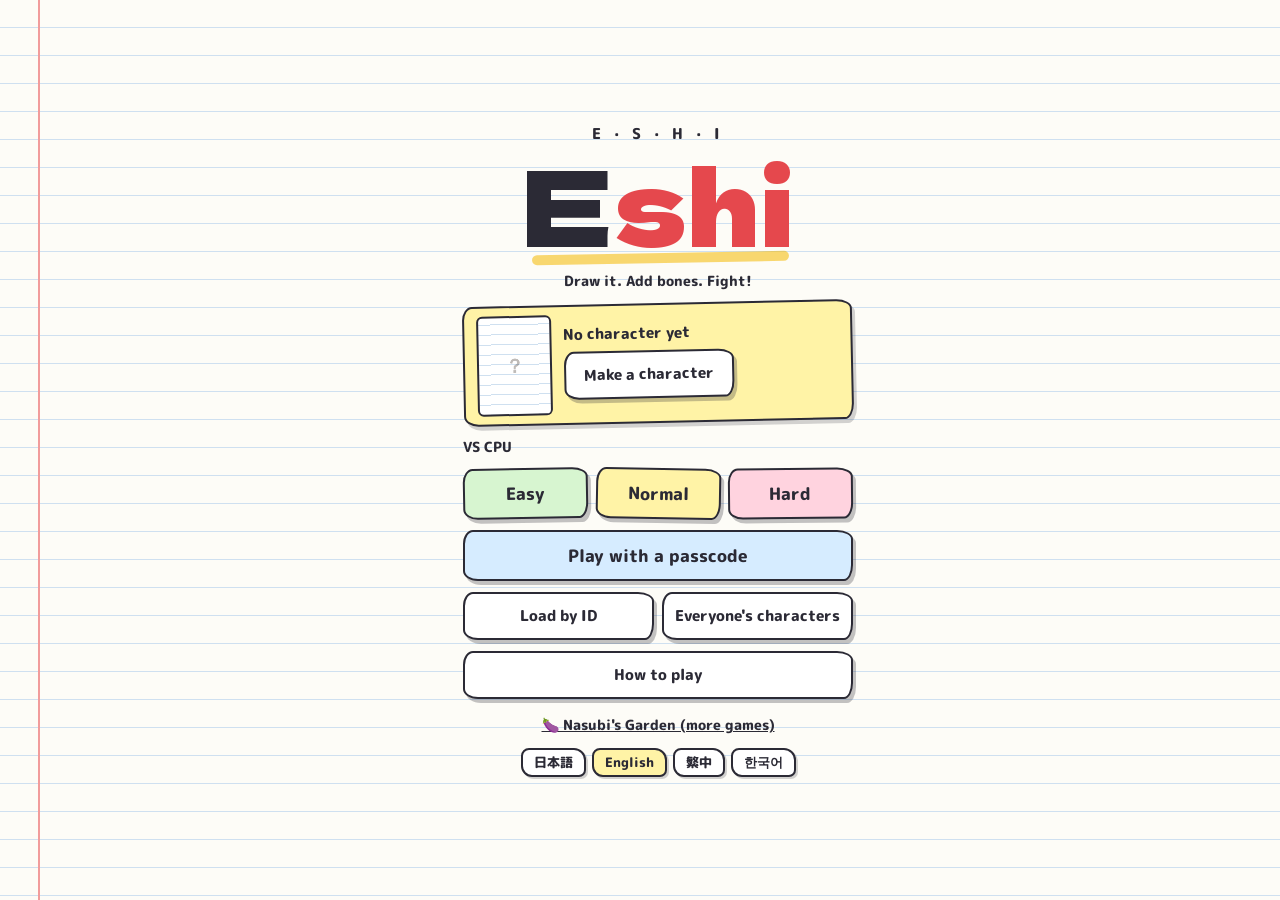
==== adcheck.html @ 5e630480 "広告の確認用ページ（見本・公開はしない） Co-Authored-By: Claude Opus 5.5 <noreply@anthropic.com> Claude-Session: https:/" ====
<!doctype html>
<html lang="ja">
<head>
<!-- Google tag (gtag.js) -->
<script async src="https://www.googletagmanager.com/gtag/js?id=G-5RB6XMN0QR"></script>
<script>
  window.dataLayer = window.dataLayer || [];
  function gtag(){dataLayer.push(arguments);}
  gtag('js', new Date());
  gtag('config', 'G-5RB6XMN0QR');
</script>
<meta charset="utf-8">
<meta name="viewport" content="width=device-width,initial-scale=1,maximum-scale=1,user-scalable=no,viewport-fit=cover">
<meta name="theme-color" content="#fdfcf7">
<meta name="description" content="頭と体・うで・あしを描いて、骨を入れて戦う。描いたキャラで、あいことば対戦。">
<title>絵私（えし）</title>
<link rel="manifest" href="manifest.json">
<link rel="icon" href="icons/icon-192.png">
<link rel="apple-touch-icon" href="icons/icon-192.png">
<meta property="og:title" content="絵私（えし）">
<meta property="og:description" content="頭と体・うで・あしを描いて、骨を入れて戦う。描いたキャラで、あいことば対戦。">
<meta property="og:image" content="https://nasubi-no-oniwa.github.io/eshi/icons/icon-512.png">
<link rel="preconnect" href="https://fonts.googleapis.com">
<link rel="preconnect" href="https://fonts.gstatic.com" crossorigin>
<link href="https://fonts.googleapis.com/css2?family=Dela+Gothic+One&family=M+PLUS+Rounded+1c:wght@500;800;900&display=swap" rel="stylesheet">
<link rel="stylesheet" href="css/style.css">
<!-- nasubi-track: 結果画面とXへの投稿の回数を記録（ゲームの動きには影響しない） -->
<script>(function(){try{var G="eshi",IDS=["ov-result"];
function ev(n){try{if(typeof gtag==='function')gtag('event',n,{game:G});}catch(e){}}
var o=window.open;window.open=function(u){try{if(/intent\/(post|tweet)/.test(String(u)))ev('x_share');}catch(e){}return o.apply(window,arguments);};
if(!IDS.length)return;
function vis(e){if(!e||!e.isConnected||e.closest('[hidden]'))return false;var r=e.getBoundingClientRect();if(r.width<1||r.height<1)return false;for(var n=e;n&&n.nodeType===1;n=n.parentElement){var s=getComputedStyle(n);if(s.display==='none'||s.visibility==='hidden'||parseFloat(s.opacity)<0.05)return false;}return true;}
var was={};setInterval(function(){try{var any=false;for(var i=0;i<IDS.length;i++){if(vis(document.getElementById(IDS[i])))any=true;}if(any&&!was.v)ev('result_view');was.v=any;}catch(e){}},700);
}catch(e){}})();</script>
<meta name="robots" content="noindex">
<!-- nasubi-ad: 結果画面の決めた場所のいちばん下に広告の帯を1つだけ出す（遊んでいる最中は出さない・ボタンに重ねない） -->
<script>(function(){try{var C=[{"a": "#ov-result .card", "v": "#ov-result"}],AD='https://nasubi-no-oniwa.github.io/ad/';
if(/[?&]noad=1/.test(location.search))return;
var ifr=null,boxes=[];
function vis(e){if(!e||!e.isConnected||e.closest('[hidden]'))return false;var r=e.getBoundingClientRect();if(r.width<1||r.height<1)return false;for(var n=e;n&&n.nodeType===1;n=n.parentElement){var s=getComputedStyle(n);if(s.display==='none'||s.visibility==='hidden'||parseFloat(s.opacity)<0.05)return false;}return true;}
function mk(){var b=document.createElement('div');b.className='nsb-ad';b.style.cssText='display:block;width:320px;max-width:100%;height:50px;margin:12px auto 0;overflow:hidden;flex:0 0 auto;';return b;}
function place(){for(var i=0;i<C.length;i++){var a=document.querySelector(C[i].a);if(!a)continue;var b=boxes[i]||(boxes[i]=mk());if(b.parentNode!==a)a.appendChild(b);}}
function tick(){try{place();for(var i=0;i<C.length;i++){var v=document.querySelector(C[i].v),b=boxes[i];if(b&&vis(v)&&vis(b)){if(!ifr){ifr=document.createElement('iframe');ifr.title='ad';ifr.setAttribute('scrolling','no');ifr.width=320;ifr.height=50;ifr.style.cssText='border:0;width:320px;height:50px;display:block;max-width:100%';ifr.src=AD;}if(ifr.parentNode!==b)b.appendChild(ifr);return;}}}catch(_){}}
function go(){place();try{new MutationObserver(place).observe(document.body,{childList:true,subtree:true});}catch(_){}setInterval(tick,700);}
if(document.body)go();else document.addEventListener('DOMContentLoaded',go);
}catch(e){}})();</script>
</head>
<body>
<!-- タイトル -->
<section id="title" class="screen active">
  <div class="title-box">
    <p class="kana" data-i="kana">え　し</p>
    <h1 class="logo" data-ih="logo">絵<span>私</span></h1>
    <p class="tag" data-i="tag">描いて、骨を入れて、たたかえ。</p>
    <div class="my-char"><canvas id="t-preview" width="150" height="200"></canvas><div><p id="t-name" data-i="no_char">まだキャラがいません</p><button class="btn sub" id="btn-edit" data-i="make_char">キャラをつくる</button><p class="t-id" id="t-id"></p><p class="pool" id="t-pool"></p></div></div>
    <div class="menu">
      <p class="menu-label" data-i="vs_cpu">CPUとたいせん</p>
      <div class="lv-row">
        <button class="btn lv" data-level="easy" data-i="easy">よわい</button>
        <button class="btn lv" data-level="normal" data-i="normal">ふつう</button>
        <button class="btn lv" data-level="hard" data-i="hard">つよい</button>
      </div>
      <button class="btn online" id="btn-online" data-i="online">あいことばで対戦</button>
      <div class="two-row"><button class="btn sub" id="btn-find" data-i="find_btn">IDでよぶ</button><button class="btn sub" id="btn-gal" data-i="gal_btn">みんなのキャラ</button></div>
      <button class="btn sub" id="btn-howto" data-i="howto">あそびかた</button>
    </div>
    <a class="home-link" href="https://nasubi-no-oniwa.github.io/" data-i="home_e">🍆 なすびのお庭へ</a>
    <div class="langs" role="group" aria-label="Language"><button type="button" data-lang="ja">日本語</button><button type="button" data-lang="en">English</button><button type="button" data-lang="zh">繁中</button><button type="button" data-lang="ko">한국어</button></div>
  </div>
</section>

<!-- キャラをつくる -->
<section id="editor" class="screen">
  <div class="ed-top">
    <button class="mini" id="ed-back" data-i="back">もどる</button>
    <input id="ed-name" maxlength="8" placeholder="キャラの名前" data-ip="char_name" autocomplete="off">
    <b class="ed-timer" id="ed-timer" hidden>60</b>
    <button class="mini" id="ed-help" aria-label="使いかた" data-ia="help">？</button>
    <button class="mini" id="ed-more" aria-label="そのほか" data-ia="more">…</button>
    <button class="mini go" id="ed-done" data-i="done">完成！</button>
  </div>
  <div class="ed-tabbar"><button class="ed-arrow" id="ed-prev" aria-label="前のパーツ" data-ia="prev_part">‹</button><div id="ed-tabs" class="ed-tabs"></div><button class="ed-arrow" id="ed-next" aria-label="次のパーツ" data-ia="next_part">›</button></div>
  <div id="ed-wrap" class="ed-wrap"><canvas id="ed-canvas"></canvas>
    <div class="ed-tip" id="ed-bone-tip"></div>
    <div class="ed-zoom"><button id="ed-zin">＋</button><button id="ed-zout">－</button><button id="ed-zfit" data-i="fit">全体</button></div>
    <p class="ed-stat" id="ed-stat"></p>
    <div id="ed-menu" class="ed-menu" hidden><button id="ed-sample" data-i="sample">おてほんを出す</button><button id="ed-mirror">左右コピー</button><button id="ed-clear" class="warn" data-i="clear_part">このパーツを全部消す</button></div>
  </div>
  <div id="ed-tools" class="ed-tools">
    <button data-tool="pen"><i>✏️</i><span data-i="t_pen">ペン</span></button><button data-tool="fill"><i>🪣</i><span data-i="t_fill">ぬる</span></button><button data-tool="erase"><i>🧽</i><span data-i="t_erase">けす</span></button><button data-tool="shape"><i>🔷</i><span data-i="t_shape">図形</span></button><button data-tool="stamp"><i>⭐</i><span data-i="t_stamp">スタンプ</span></button><button data-tool="bone" class="bone"><i>🦴</i><span data-i="t_bone">骨</span></button><button id="ed-undo" class="undo"><i>↶</i><span data-i="t_undo">もどす</span></button>
  </div>
  <div class="ed-paint"><div id="ed-colors" class="ed-colors"></div><button id="ed-size-btn" class="ed-size-btn" aria-label="ふとさ" data-ia="size"><i id="ed-size-dot"></i></button>
    <div class="ed-size" id="ed-size-pop" hidden><span data-i="size">ふとさ</span><input type="range" id="ed-size" min="2" max="48" step="1" value="8"><b id="ed-size-n">8</b></div>
  </div>
</section>

<!-- たたかう -->
<section id="fight" class="screen">
  <canvas id="view"></canvas>
  <div class="hud">
    <div class="note s0"><b class="nm" id="nm0" data-i="you">あなた</b><div class="bars" id="bars0"></div></div>
    <div class="mid"><div class="timer" id="timer">90</div><button class="mini quit" id="btn-quit" data-i="quit">やめる</button><span class="watchers" id="watchers" hidden></span></div>
    <div class="note s1"><b class="nm" id="nm1">CPU</b><div class="bars" id="bars1"></div></div>
  </div>
  <div id="hurt-flash"></div>
  <div id="pops"></div>
  <div id="cheers"></div>
  <div class="watch-tag" id="watch-tag" hidden data-i="watching">観戦中</div>
  <div class="cheer-bar" id="cheer-bar" hidden><button data-e="0">👏</button><button data-e="1">🔥</button><button data-e="2">😂</button><button data-e="3">😱</button><button data-e="4">💪</button><button data-e="5">✨</button></div>
  <div class="big-msg" id="big-msg"></div>
  <div class="stick" id="stick"><i></i></div>
  <div class="pad">
    <button id="b-jump" class="pb jump"><span data-i="jump">ジャンプ</span></button>
    <button id="b-atk" class="pb atk"><span data-i="punch">パンチ</span></button>
  </div>
</section>

<div class="overlay" id="ov-result">
  <div class="card">
    <h2 id="res-title" data-i="win">かち！</h2>
    <p id="res-sub"></p>
    <div class="gallery"><figure><canvas id="g0" width="150" height="200"></canvas><figcaption id="gn0"></figcaption></figure><b>VS</b><figure><canvas id="g1" width="150" height="200"></canvas><figcaption id="gn1"></figcaption></figure></div>
    <button class="btn sub" id="btn-keep" data-i="keep_one">相手のキャラをライバル帳に入れる</button>
    <button class="btn sub" id="btn-savedraw" hidden data-i="save_draw">描いたキャラを保存する（IDがつく）</button>
    <button class="btn primary" id="btn-again" data-i="again">もう一回</button>
    <p class="hint" id="again-msg"></p>
    <button class="btn sub" id="btn-reedit" data-i="edit_char">キャラをなおす</button>
    <button class="btn sub" id="btn-title" data-i="to_title">タイトルへ</button>
  </div>
</div>
<div class="overlay" id="ov-online">
  <div class="card">
    <h2 class="small" data-i="online">あいことばで対戦</h2>
    <div id="online-form">
      <div class="mode-pick" id="mode-pick"><button data-mode="normal" class="on" data-i="mode_now">いまのキャラで</button><button data-mode="raku" data-ih="mode_raku">らくがきバトル<small>ふたりで60秒で描く</small></button></div>
      <label class="field-l"><span data-i="passcode">あいことば</span><input id="in-code" maxlength="20" autocomplete="off" placeholder="例：えし123" data-ip="ex_code"></label>
      <label class="field-l"><span data-i="name">なまえ</span><input id="in-name" maxlength="8" autocomplete="off" placeholder="ななし" data-ip="noname"></label>
      <p class="hint" data-ih="online_note">同じあいことばを入れた人と対戦します。3人目からは<b>観戦</b>になります（応援スタンプを送れます）。<br>あそびかたは、さきに入った人のほうになります。</p>
      <button class="btn primary wide" id="btn-join" data-i="join">はいる</button>
    </div>
    <div id="online-wait" hidden>
      <p class="wait-code"><span data-i="wait_pre">あいことば「</span><b id="wait-code"></b><span data-i="wait_post">」</span></p>
      <p class="wait-msg" id="wait-msg" data-i="waiting">あいてを待っています…</p>
      <button class="btn sub wide" id="btn-copy" data-i="copy_link">さそうリンクをコピー</button>
    </div>
    <p class="err" id="online-err"></p>
    <button class="btn sub wide" id="btn-online-close" data-i="back">もどる</button>
  </div>
</div>
<div class="overlay" id="ov-howto">
  <div class="card howto">
    <h2 data-i="howto">あそびかた</h2>
    <ul>
      <li data-ih="h1"><b>キャラをつくる</b>：頭と体・左うで・右うで・左あし・右あし（＋かざり2つ）を描きます。色は10色＋🎨で好きな色、ふとさは自由。「ペン」で描く、「ぬる」で線にかこまれた所をぬりつぶす、「けす」で消す。</li>
      <li data-ih="h2"><b>骨</b>：うで・あしには、まっすぐな骨が入っています。骨をタップすると関節が増え、関節をドラッグすると曲がります（関節をタップで消す）。描いた絵は、近い骨にくっついて動きます。</li>
      <li data-ih="h3"><b>うで</b>：骨が長いほど遠くまで届くけれど、当たるまで時間がかかる。関節が多いほど、当たる範囲が広くダメージも少し大きいけれど、やっぱり時間がかかる。</li>
      <li data-ih="h4"><b>あし</b>：長いほど速く歩けて高くとべるけれど、体が大きくなって当たりやすい。関節が多いと、ふらふらしてまっすぐ歩けない（そのぶん当たりにくい）。</li>
      <li data-ih="h5"><b>当たり</b>：攻撃が当たった腕・足が削れて、色が濃くなっていきます。0になるともげて吹っ飛びます。<b>頭</b>に当たると<b>クリティカル</b>（どこかの腕・足に大ダメージ＋少しよろける）。</li>
      <li data-ih="h6"><b>もげると</b>：足1本→けんけんで遅い／足0本→動けない。うで1本→攻撃の間かくが長い／うで0本→体当たりだけ。<b>4本ぜんぶもげたら負け</b>。</li>
      <li data-ih="h7"><b>90秒</b>たったら、残った腕・足の数が多いほうの勝ち（同じなら残りの合計）。</li>
      <li data-ih="h8"><b>見かた</b>：キャラはいつも相手の方を向きます。足もとの矢印は歩いている向き。自分のまわりの白い円が、パンチが届く範囲（相手が入るとオレンジ）。相手の赤い円が光ったら、パンチが来る合図。</li>
      <li data-ih="h9"><b>体力</b>：左上・右上のふせんの人形で、うで・あしの残りが分かります（緑→黄→赤、灰色はもげた）。</li>
      <li data-ih="h10"><b>操作</b>：スマホは画面の左側をドラッグして移動、右下でパンチとジャンプ。ジャンプ中にパンチすると、ふりおろし攻撃。PCは 矢印/WASD で移動、J でパンチ、K かスペースでジャンプ。</li>
      <li data-ih="h11"><b>キャラID</b>：完成すると、英数字8文字のIDがもらえます。IDを入れると、だれでもそのキャラを再現して使えます（自分のキャラにする・CPUの相手にする）。直して完成すると新しいIDになり、元のキャラは残ります。IDはスクショかメモをしておくと、機種変更しても戻せます。</li>
      <li data-ih="h12"><b>みんなのキャラ</b>：「公開する」をえらんだキャラの一覧です（新しい順・人気順）。変な絵は「通報」できます。自分のキャラは、作ったスマホから消せます。しばらく使われていないキャラは、いっぱいになると古い順に消えます。</li>
      <li data-ih="h13"><b>らくがきバトル</b>：あいことば対戦でえらべます。ふたり同時に<b>60秒</b>で描いて（おたがいに見えない）、「せーの」で発表してから戦います。体を描けなかったら黒い棒人間で戦います。</li>
      <li data-ih="h14"><b>観戦</b>：同じあいことばに3人目から入ると観戦になります（10人まで）。応援スタンプを送れます。</li>
      <li data-ih="h15"><b>かざり</b>：しっぽ・羽・角など、4つまで描けます。体の前に出すか後ろにするか選べます。当たり判定はなく、ゆらゆらゆれます。</li>
      <li data-ih="h16"><b>描く道具</b>：「図形」で直線・丸・四角、「スタンプ」で目・口・星など。2本指（PCはホイール）で拡大・移動できます。</li>
      <li data-ih="h17"><b>描くとき</b>：骨モードで黄色の●をドラッグすると、うで・あし・かざりのつく場所を動かせます（絵もいっしょに動く）。右上の「…」の「左右コピー」で反対がわにうつせます。</li>
    </ul>
    <button class="btn primary" id="btn-howto-close" data-i="close">とじる</button>
  </div>
</div>
<div class="overlay" id="ov-save">
  <div class="card">
    <h2 class="small" id="sv-title" data-i="sv_title">キャラにIDをつける</h2>
    <canvas id="sv-prev" class="mini-prev" width="120" height="160"></canvas>
    <div id="sv-form">
      <label class="field-l"><span data-i="author">作者名</span><input id="sv-author" maxlength="8" autocomplete="off" placeholder="ななし" data-ip="noname"></label>
      <label class="chk"><input type="checkbox" id="sv-pub"> <span data-i="sv_pub">「みんなのキャラ」に公開する</span></label>
      <label class="chk" id="sv-mine-l" hidden><input type="checkbox" id="sv-mine" checked> <span data-i="sv_mine">自分のキャラにする</span></label>
      <p class="hint" data-i="sv_hint">IDを教えると、だれでもこのキャラを使えます。公開すると、IDを知らない人も一覧から使えます。</p>
      <button class="btn primary wide" id="sv-ok" data-i="sv_ok">保存してIDをもらう</button>
      <button class="btn sub wide" id="sv-skip" data-i="sv_skip">IDなしで使う</button>
    </div>
    <div id="sv-done" hidden>
      <p class="hint" data-i="sv_id_l">このキャラのID</p>
      <p class="big-id" id="sv-id"></p>
      <button class="btn sub wide" id="sv-copy" data-i="copy_id">IDをコピー</button>
      <p class="hint warn" data-i="sv_warn">スクショかメモをしておくと、機種変更しても戻せます</p>
      <button class="btn primary wide" id="sv-close">OK</button>
    </div>
    <p class="err" id="sv-err"></p>
  </div>
</div>
<div class="overlay" id="ov-find">
  <div class="card">
    <h2 class="small" data-i="find_title">IDでキャラをよぶ</h2>
    <div class="id-row"><input id="in-id" maxlength="8" autocomplete="off" autocapitalize="characters" spellcheck="false" placeholder="英数字8文字" data-ip="id_ph"><button class="btn primary" id="btn-find-go" data-i="call">よぶ</button></div>
    <p class="err" id="find-err"></p>
    <div id="my-ids" class="my-ids"></div>
    <button class="btn sub wide" id="btn-find-close" data-i="back">もどる</button>
  </div>
</div>
<div class="overlay" id="ov-gal">
  <div class="card gal">
    <h2 class="small" data-i="gal_title">みんなのキャラ</h2>
    <div class="gal-tabs" id="gal-tabs"><button data-sort="t" class="on" data-i="gal_new">新しい順</button><button data-sort="uses" data-i="gal_pop">人気順</button></div>
    <div class="gal-grid" id="gal-grid"></div>
    <p class="hint" id="gal-msg"></p>
    <button class="btn sub wide" id="gal-more" hidden data-i="gal_more">もっと見る</button>
    <button class="btn sub wide" id="gal-close" data-i="back">もどる</button>
  </div>
</div>
<div class="overlay" id="ov-char">
  <div class="card">
    <canvas id="cd-prev" class="mini-prev" width="150" height="200"></canvas>
    <h2 class="small" id="cd-name"></h2>
    <p class="cd-meta" id="cd-meta"></p>
    <button class="btn primary wide" id="cd-use" data-i="cd_use">自分のキャラにする</button>
    <p class="menu-label" data-i="cd_cpu">CPUの相手にして戦う</p>
    <div class="lv-row" id="cd-lv"><button class="btn lv" data-level="easy" data-i="easy">よわい</button><button class="btn lv" data-level="normal" data-i="normal">ふつう</button><button class="btn lv" data-level="hard" data-i="hard">つよい</button></div>
    <button class="btn sub wide" id="cd-keep" data-i="cd_keep">ライバル帳に入れる</button>
    <div class="cd-small"><button class="mini" id="cd-copy" data-i="copy_id">IDをコピー</button><button class="mini" id="cd-report" data-i="report">通報する</button><button class="mini warn" id="cd-del" data-i="del_char">このキャラを消す</button></div>
    <p class="err" id="cd-err"></p>
    <button class="btn sub wide" id="cd-close" data-i="back">もどる</button>
  </div>
</div>
<div class="overlay" id="ov-drawwait">
  <div class="card">
    <h2 class="small" id="dw-title" data-i="dw_title0">ふたりが描いています</h2>
    <div class="dw-timer" id="dw-timer">60</div>
    <p class="hint" id="dw-msg" data-i="dw_msg0">描きおわったら、「せーの」で発表！</p>
    <div class="cheer-bar in-card" id="dw-cheer" hidden><button data-e="0">👏</button><button data-e="1">🔥</button><button data-e="2">😂</button><button data-e="3">😱</button><button data-e="4">💪</button><button data-e="5">✨</button></div>
    <button class="btn sub wide" id="dw-quit" data-i="quit">やめる</button>
  </div>
</div>
<div class="overlay reveal-ov" id="ov-reveal">
  <div class="reveal">
    <p class="rv-say" id="rv-say" data-i="rv_ready">せーの…</p>
    <div class="rv-row"><figure id="rvf0"><canvas id="rv0" width="150" height="200"></canvas><figcaption id="rvn0"></figcaption></figure><b>VS</b><figure id="rvf1"><canvas id="rv1" width="150" height="200"></canvas><figcaption id="rvn1"></figcaption></figure></div>
  </div>
</div>
<div id="coach" class="coach" hidden><div class="coach-ring" id="coach-ring"></div><div class="coach-box" id="coach-box"><p id="coach-text"></p><div class="coach-btns"><button class="mini" id="coach-skip" data-i="skip">とばす</button><span id="coach-n"></span><button class="mini go" id="coach-next" data-i="next">つぎへ</button></div></div></div>
<div id="toast" class="toast"></div>
<script src="js/i18n.js"></script>
<script src="lib/three.min.js"></script>
<script src="js/char.js"></script>
<script src="js/editor.js"></script>
<script src="js/model.js"></script>
<script src="js/sim.js"></script>
<script src="js/cpu.js"></script>
<script src="js/online.js"></script>
<script src="js/store.js"></script>
<script src="js/firebase-config.js"></script>
<script src="js/main.js"></script>
</body>
</html>
---- css/style.css ----
/* ノートの上で戦う：方眼ノート・ふせん・えんぴつ書きの見た目 */
:root { --ink: #2b2a35; --paper: #fdfcf7; --line: #cfe0f0; --margin: #f19c9c; --gold: #f5b800; --red: #e5484d; --blue: #3b82f6; --purple: #7c5cff;
  --note-y: #fff3a6; --note-p: #ffd3df; --note-b: #d6ecff; --note-g: #d7f5d0;
  --round: "M PLUS Rounded 1c", "Hiragino Maru Gothic ProN", sans-serif; --display: "Dela Gothic One", "M PLUS Rounded 1c", sans-serif;
  --wob: 10px 16px 9px 15px / 14px 9px 16px 10px; }
* { box-sizing: border-box; -webkit-tap-highlight-color: transparent; }
html, body { margin: 0; height: 100%; overflow: hidden; color: var(--ink); font-family: var(--round); font-weight: 800; -webkit-user-select: none; user-select: none; touch-action: manipulation; overscroll-behavior: none;
  background-color: var(--paper); background-image: linear-gradient(90deg, transparent 38px, var(--margin) 38px, var(--margin) 40px, transparent 40px), repeating-linear-gradient(180deg, transparent 0 27px, var(--line) 27px 28px); }
button { font-family: inherit; font-weight: 800; color: inherit; cursor: pointer; }
.screen { position: fixed; inset: 0; display: none; flex-direction: column; align-items: center; }
.screen.active { display: flex; }
/* ふせんのボタン */
.btn { border: 2.5px solid var(--ink); border-radius: var(--wob); background: #fff; padding: 11px 18px; font-size: 17px; box-shadow: 3px 4px 0 rgba(43,42,53,.28); }
.btn:active { transform: translate(2px, 3px); box-shadow: 1px 1px 0 rgba(43,42,53,.28); }
.btn:disabled { opacity: .5; }
.btn.primary { background: var(--note-g); }
.btn.sub { background: #fff; font-size: 15px; }
.btn.online { background: var(--note-b); }
.btn.wide { width: 100%; }
.mini { border: 2px solid var(--ink); border-radius: 8px 12px 7px 11px; background: #fff; font-size: 12px; padding: 5px 8px; flex-shrink: 0; white-space: nowrap; }
.mini:disabled { opacity: .35; }

/* タイトル */
#title { justify-content: center; overflow: auto; padding: 14px 14px 14px 50px; }
.title-box { text-align: center; width: 100%; max-width: 390px; }
.proto { display: inline-block; margin: 0 0 4px; background: var(--ink); color: #fff; border-radius: 6px 10px 5px 9px; padding: 2px 14px; font-size: 12px; transform: rotate(-3deg); }
.kana { margin: 0; font-size: 15px; letter-spacing: .3em; }
.logo { font-family: var(--display); font-weight: 400; font-size: clamp(64px, 24vw, 104px); margin: 0; white-space: nowrap; line-height: 1.1; color: var(--ink); position: relative; display: inline-block; }
.logo span { color: var(--red); }
.logo::after { content: ""; position: absolute; left: 4%; right: 2%; bottom: -4px; height: 10px; background: rgba(245,184,0,.55); border-radius: 6px; transform: rotate(-1deg); z-index: -1; }
.tag { margin: 12px 0 12px; font-size: 14px; }
.my-char { display: flex; align-items: center; gap: 12px; background: var(--note-y); border: 2.5px solid var(--ink); border-radius: var(--wob); padding: 8px 12px; margin-bottom: 14px; text-align: left; transform: rotate(-1.2deg); box-shadow: 3px 4px 0 rgba(43,42,53,.2); }
.my-char canvas { width: 75px; height: 100px; background: #fff; background-image: repeating-linear-gradient(0deg, transparent 0 9px, var(--line) 9px 10px); border-radius: 6px; border: 2px solid var(--ink); flex-shrink: 0; }
.my-char p { margin: 0 0 6px; font-size: 15px; }
.menu { display: flex; flex-direction: column; gap: 11px; }
.menu-label { margin: 0; font-size: 14px; text-align: left; }
.lv-row { display: flex; gap: 8px; } .btn.lv { flex: 1; padding: 11px 4px; }
.btn.lv[data-level="easy"] { background: var(--note-g); transform: rotate(-1deg); } .btn.lv[data-level="normal"] { background: var(--note-y); transform: rotate(1deg); } .btn.lv[data-level="hard"] { background: var(--note-p); transform: rotate(-.6deg); }
.home-link { display: inline-block; margin-top: 16px; color: var(--ink); font-size: 14px; }

/* キャラをつくる */
#editor { padding: 6px 8px calc(8px + env(safe-area-inset-bottom, 0px)); gap: 5px; }
#editor > * { width: 100%; max-width: 520px; }
.ed-top { display: flex; gap: 6px; align-items: center; }
#ed-name { flex: 1; min-width: 0; font: inherit; font-size: 16px; padding: 6px 10px; border: 2.5px solid var(--ink); border-radius: var(--wob); background: #fff; -webkit-user-select: text; user-select: text; }
.ed-tabs { display: flex; gap: 3px; }
.ed-tabs button { flex: 1; min-width: 0; border: 2px solid var(--ink); border-radius: 8px 8px 3px 3px; background: #fff; font-size: 11px; padding: 6px 0; white-space: nowrap; overflow: hidden; }
.ed-tabs button.on { background: var(--note-y); transform: translateY(-2px); }
.ed-tabs button[data-part^="ex"] { background: #f4f0ff; } .ed-tabs button[data-part^="ex"].on { background: #e0d6ff; }
.ed-tools { display: flex; gap: 4px; align-items: center; }
.ed-tools { gap: 3px; } .ed-tools button[data-tool] { border: 2px solid var(--ink); border-radius: 8px 12px 7px 11px; background: #fff; font-size: 12px; padding: 5px 8px; white-space: nowrap; }
.ed-tools .mini { font-size: 11px; padding: 5px 6px; }
.ed-tools button[data-tool].on { background: var(--ink); color: #fff; }
.ed-tools button.bone.on { background: var(--purple); }
.grow { flex: 1; }
.ed-tip { margin: 0; font-size: 11px; color: var(--purple); height: 30px; line-height: 15px; text-align: center; overflow: hidden; }
.ed-wrap { flex: 1; min-height: 0; display: flex; align-items: center; justify-content: center; }
#ed-canvas { border: 2.5px solid var(--ink); border-radius: 6px; touch-action: none; background: #fff; box-shadow: 4px 5px 0 rgba(43,42,53,.2); }
.ed-stat { margin: 0; font-size: 12px; text-align: center; font-weight: 500; min-height: 17px; } .ed-stat b { font-weight: 900; }
.ed-colors { display: grid; grid-template-columns: repeat(11, 1fr); gap: 4px; }
.ed-colors button { aspect-ratio: 1; border-radius: 50%; border: 2.5px solid var(--ink); padding: 0; min-width: 0; font-size: 14px; }
.ed-colors button.free { background: conic-gradient(#ef4444, #f5b800, #22c55e, #3b82f6, #8b5cf6, #ef4444); }
.ed-colors button.on { outline: 3px solid var(--gold); outline-offset: 1px; transform: scale(1.1); }
#ed-color-in { position: absolute; width: 1px; height: 1px; opacity: 0; pointer-events: none; }
.ed-size { display: flex; align-items: center; gap: 8px; font-size: 12px; }
.ed-size input { flex: 1; accent-color: var(--ink); }
.ed-size i { display: block; border-radius: 50%; border: 2px solid var(--ink); flex-shrink: 0; }

/* たたかう */
#fight { background: #d8b98e; }
#view { position: absolute; inset: 0; width: 100%; height: 100%; display: block; touch-action: none; }
.hud { position: absolute; left: 0; right: 0; top: 0; display: flex; justify-content: space-between; gap: 6px; padding: 8px; align-items: flex-start; pointer-events: none; padding-top: calc(8px + env(safe-area-inset-top, 0px)); }
.note { position: relative; width: 132px; flex-shrink: 1; min-width: 0; padding: 6px 6px 7px; border: 2px solid rgba(43,42,53,.85); border-radius: 3px 3px 10px 3px; box-shadow: 2px 4px 0 rgba(43,42,53,.25); display: flex; flex-direction: column; gap: 3px; }
.note.s0 { background: var(--note-b); transform: rotate(-2deg); } .note.s1 { background: var(--note-p); transform: rotate(2deg); }
.note::before { content: ""; position: absolute; left: 50%; top: -9px; width: 40px; height: 14px; margin-left: -20px; background: rgba(255,255,255,.65); border: 1px solid rgba(0,0,0,.08); transform: rotate(-3deg); }
.nm { font-size: 12px; overflow: hidden; text-overflow: ellipsis; white-space: nowrap; border-bottom: 2px dashed rgba(43,42,53,.4); padding-bottom: 1px; }
.bars { display: flex; gap: 4px; align-items: center; }
.doll { width: 42px; height: 48px; flex-shrink: 0; }
.doll .hd, .doll .bd { fill: #fff; stroke: var(--ink); stroke-width: 3; }
.doll path { stroke-width: 7; stroke-linecap: round; fill: none; stroke: #22c55e; transition: stroke .2s; }
.doll path.gone { stroke-dasharray: 3 5; stroke-width: 4; }
.doll path.hit { stroke: #fff !important; }
.nums { display: grid; grid-template-columns: 1fr; gap: 0; font-size: 10px; line-height: 12px; min-width: 0; flex: 1; }
.nums span { display: flex; justify-content: space-between; gap: 2px; white-space: nowrap; }
.nums span b { font-weight: 900; }
.nums span.gone { text-decoration: line-through; }
.mid { display: flex; flex-direction: column; align-items: center; gap: 6px; }
.timer { font-family: var(--display); font-weight: 400; font-size: 28px; min-width: 58px; text-align: center; background: #fff; border: 3px solid var(--ink); border-radius: 50% 45% 52% 48% / 48% 52% 46% 54%; line-height: 1.6; padding: 0 6px; }
.timer.hurry { color: var(--red); border-color: var(--red); }
.quit { pointer-events: auto; opacity: .85; }
#pops { position: absolute; inset: 0; pointer-events: none; overflow: hidden; }
.pop { position: absolute; transform: translate(-50%, -50%); font-family: var(--display); font-weight: 400; font-size: 22px; color: #fff; -webkit-text-stroke: 4px var(--ink); paint-order: stroke fill; animation: pop .8s forwards; white-space: nowrap; }
.pop.crit { color: var(--gold); font-size: 30px; }
.pop.break { color: var(--red); font-size: 26px; }
@keyframes pop { 0% { opacity: 0; transform: translate(-50%, -30%) scale(.6); } 15% { opacity: 1; transform: translate(-50%, -60%) scale(1.15); } 100% { opacity: 0; transform: translate(-50%, -160%) scale(1); } }
.big-msg { position: absolute; left: 0; right: 0; top: 34%; text-align: center; font-family: var(--display); font-weight: 400; font-size: clamp(40px, 14vw, 84px); color: #fff; -webkit-text-stroke: 6px var(--ink); paint-order: stroke fill; pointer-events: none; opacity: 0; transition: opacity .2s, transform .2s; transform: scale(.8) rotate(-3deg); }
.big-msg.show { opacity: 1; transform: scale(1) rotate(-3deg); }
.big-msg small { display: block; font-size: .36em; -webkit-text-stroke: 4px var(--ink); }
/* えんぴつで描いたスティック */
.stick { position: absolute; width: 120px; height: 120px; border-radius: 52% 48% 50% 50% / 48% 52% 49% 51%; border: 3px dashed rgba(43,42,53,.55); background: rgba(255,255,255,.3); left: 22px; bottom: calc(26px + env(safe-area-inset-bottom, 0px)); pointer-events: none; }
.stick i { position: absolute; left: 50%; top: 50%; width: 52px; height: 52px; margin: -26px 0 0 -26px; border-radius: 50%; background: #fff; border: 3px solid var(--ink); box-shadow: 2px 3px 0 rgba(43,42,53,.3); }
.pad { position: absolute; right: 14px; bottom: calc(20px + env(safe-area-inset-bottom, 0px)); display: flex; gap: 14px; align-items: flex-end; }
.pb { border: 3px solid var(--ink); touch-action: none; padding: 0; }
.pb span { pointer-events: none; }
/* パンチ：赤いはんこ */
.pb.atk { width: 90px; height: 90px; border-radius: 50%; background: var(--red); color: #fff; font-size: 19px; box-shadow: inset 0 0 0 5px var(--red), inset 0 0 0 8px #fff, 3px 5px 0 rgba(43,42,53,.35); transform: rotate(-8deg); }
/* ジャンプ：ふせん */
.pb.jump { width: 74px; height: 58px; border-radius: 3px 3px 12px 3px; background: var(--note-y); font-size: 13px; white-space: nowrap; margin-bottom: 34px; box-shadow: 3px 4px 0 rgba(43,42,53,.3); transform: rotate(5deg); }
.pb.on { filter: brightness(.88); translate: 2px 3px; }
@media (hover: hover) and (pointer: fine) { .stick { display: none; } }

/* 重ねる画面 */
.overlay { position: fixed; inset: 0; display: none; align-items: center; justify-content: center; background: rgba(43,42,53,.4); z-index: 20; padding: 16px; }
.overlay.show { display: flex; }
.card { background-color: var(--paper); background-image: repeating-linear-gradient(180deg, transparent 0 25px, var(--line) 25px 26px); border: 2.5px solid var(--ink); border-radius: 4px 4px 14px 4px; box-shadow: 4px 6px 0 rgba(43,42,53,.3); padding: 18px 20px; width: 100%; max-width: 380px; text-align: center; display: flex; flex-direction: column; gap: 10px; max-height: 100%; overflow: auto; transform: rotate(-.6deg); }
.card h2 { font-family: var(--display); font-weight: 400; font-size: 40px; margin: 0; }
.card h2.small { font-size: 26px; }
.card h2.win { color: var(--red); } .card h2.lose { color: #5b7fb5; }
.card p { margin: 0; font-size: 14px; }
#res-sub { white-space: pre-line; }
.howto h2 { font-size: 26px; } .howto ul { text-align: left; font-weight: 500; font-size: 13px; line-height: 1.75; padding-left: 1.2em; margin: 0; } .howto b { font-weight: 900; }
#online-form, #online-wait { display: flex; flex-direction: column; gap: 10px; }
#online-form[hidden], #online-wait[hidden] { display: none; }
.field-l { display: flex; flex-direction: column; gap: 4px; font-size: 13px; text-align: left; }
.field-l input { font: inherit; font-size: 18px; font-weight: 800; color: var(--ink); padding: 10px 12px; border-radius: var(--wob); border: 2.5px solid var(--ink); background: #fff; outline: none; -webkit-user-select: text; user-select: text; }
.hint { margin: 0; font-size: 12px; font-weight: 500; line-height: 1.6; } .hint:empty { display: none; }
.err { margin: 0; font-size: 13px; color: var(--red); } .err:empty { display: none; }
.wait-code b { font-size: 20px; color: var(--purple); }
.toast { position: fixed; left: 50%; bottom: 90px; transform: translate(-50%, 20px); background: var(--ink); color: #fff; padding: 7px 16px; border-radius: 8px 14px 7px 12px; font-size: 13px; opacity: 0; transition: .25s; pointer-events: none; z-index: 30; max-width: 92vw; text-align: center; }
.toast.show { opacity: 1; transform: translate(-50%, 0); }

/* 描く画面：広いキャンバス・拡大・図形とスタンプ */
.ed-tabs { overflow-x: auto; scrollbar-width: none; } .ed-tabs::-webkit-scrollbar { display: none; }
.ed-tabs button { flex: 0 0 auto; min-width: 54px; padding: 6px 6px; }
.ed-tools { overflow-x: auto; scrollbar-width: none; } .ed-tools::-webkit-scrollbar { display: none; }
.ed-tools2 { margin-top: -1px; }
.ed-wrap { position: relative; width: 100%; }
#ed-canvas { border: none; border-radius: 0; box-shadow: none; background: transparent; display: block; }
.ed-zoom { position: absolute; right: 4px; top: 4px; display: flex; flex-direction: column; gap: 4px; }
.ed-zoom button { border: 2px solid var(--ink); border-radius: 8px; background: rgba(255,255,255,.92); font-size: 13px; padding: 4px 7px; min-width: 38px; }
.ed-tip { height: auto; min-height: 30px; display: flex; gap: 4px; align-items: center; justify-content: center; flex-wrap: nowrap; overflow-x: auto; scrollbar-width: none; line-height: 14px; }
.ed-tip::-webkit-scrollbar { display: none; }
.ed-tip button { flex: 0 0 auto; border: 2px solid var(--ink); border-radius: 8px 12px 7px 11px; background: #fff; font-size: 12px; padding: 4px 8px; white-space: nowrap; color: var(--ink); }
.ed-tip button.on { background: var(--note-y); }

/* だれの攻撃か：自分の攻撃は青、相手の攻撃は赤 */
.pop.mine { color: #cfe6ff; -webkit-text-stroke-color: #1d4ed8; }
.pop.theirs { color: #ffd0d0; -webkit-text-stroke-color: #b91c1c; font-size: 26px; }
.pop.crit { font-size: 30px; }
#hurt-flash { position: absolute; inset: 0; pointer-events: none; box-shadow: inset 0 0 0 0 rgba(229,72,77,0); }
#hurt-flash.on { animation: hurt .45s ease-out; }
@keyframes hurt { 0% { box-shadow: inset 0 0 60px 22px rgba(229,72,77,.75); } 100% { box-shadow: inset 0 0 0 0 rgba(229,72,77,0); } }
.note.shake { animation: nshake .35s; }
.note.s0.shake { --r: -2deg; } .note.s1.shake { --r: 2deg; }
@keyframes nshake { 0%,100% { transform: rotate(var(--r)) translateX(0); } 20% { transform: rotate(var(--r)) translateX(-6px); } 40% { transform: rotate(var(--r)) translateX(6px); } 60% { transform: rotate(var(--r)) translateX(-4px); } 80% { transform: rotate(var(--r)) translateX(3px); } }

.gallery { display: flex; align-items: center; justify-content: center; gap: 8px; }
.gallery figure { margin: 0; display: flex; flex-direction: column; align-items: center; gap: 3px; }
.gallery canvas { width: 108px; height: 144px; background: #fff; background-image: repeating-linear-gradient(0deg, transparent 0 11px, var(--line) 11px 12px); border: 2px solid var(--ink); border-radius: 4px; transform: rotate(-2deg); box-shadow: 2px 3px 0 rgba(43,42,53,.25); }
.gallery figure:last-child canvas { transform: rotate(2deg); }
.gallery figcaption { font-size: 12px; max-width: 110px; overflow: hidden; text-overflow: ellipsis; white-space: nowrap; }
.gallery b { font-family: var(--display); font-weight: 400; font-size: 22px; color: var(--red); }
.my-char .pool { margin: 6px 0 0; font-size: 11px; font-weight: 500; }

/* はじめてのガイド */
.coach { position: fixed; inset: 0; z-index: 40; }
.coach[hidden] { display: none; }
.coach-ring { position: fixed; border: 4px solid var(--gold); border-radius: 12px; box-shadow: 0 0 0 9999px rgba(43,42,53,.55); pointer-events: none; transition: all .25s; }
.coach-box { position: fixed; left: 50%; transform: translateX(-50%) rotate(-1deg); width: min(340px, 92vw); background: var(--note-y); border: 2.5px solid var(--ink); border-radius: 3px 3px 12px 3px; padding: 10px 12px; box-shadow: 3px 5px 0 rgba(43,42,53,.3); transition: top .25s; }
.coach-box p { margin: 0 0 8px; font-size: 14px; line-height: 1.6; font-weight: 600; }
.coach-btns { display: flex; justify-content: space-between; align-items: center; font-size: 12px; }
.coach-btns .go { background: var(--ink); color: #fff; font-size: 13px; padding: 6px 14px; }

/* ===== 描く画面 v2：スマホに入りきるように（上：完成、下：道具と色） ===== */
#editor { gap: 4px; padding: calc(6px + env(safe-area-inset-top, 0px)) 8px calc(6px + env(safe-area-inset-bottom, 0px)); }
.ed-top { gap: 5px; }
.ed-top .mini { padding: 6px 8px; }
#ed-name { font-size: 16px; padding: 5px 9px; }
.mini.go { background: var(--note-g); font-weight: 900; font-size: 13px; padding: 6px 10px; box-shadow: 2px 3px 0 rgba(43,42,53,.25); }
.ed-tabbar { display: flex; align-items: stretch; gap: 3px; }
.ed-arrow { flex: 0 0 28px; border: 2px solid var(--ink); border-radius: 8px; background: #fff; font-size: 18px; line-height: 1; padding: 0; color: var(--ink); }
.ed-tabbar .ed-tabs { flex: 1; min-width: 0; scroll-snap-type: x proximity; padding-top: 3px;
  -webkit-mask-image: linear-gradient(90deg, transparent 0, #000 10px, #000 calc(100% - 10px), transparent 100%); mask-image: linear-gradient(90deg, transparent 0, #000 10px, #000 calc(100% - 10px), transparent 100%); }
.ed-tabbar .ed-tabs button { scroll-snap-align: center; min-width: 56px; font-size: 12px; padding: 7px 8px; }
.ed-tabbar .ed-tabs button:first-child { margin-left: 6px; } .ed-tabbar .ed-tabs button:last-child { margin-right: 6px; }
.ed-wrap { border-radius: 6px; }
.ed-tip { position: absolute; left: 4px; right: 50px; top: 4px; min-height: 0; justify-content: flex-start; z-index: 2; pointer-events: auto; padding: 2px; }
.ed-tip:empty { display: none; }
.ed-tip.text { display: block; background: rgba(255,255,255,.9); border: 1.5px solid var(--purple); border-radius: 8px; padding: 4px 7px; font-size: 11px; line-height: 15px; white-space: normal; text-align: left; }
.ed-tip button { background: rgba(255,255,255,.95); }
.ed-stat { position: absolute; left: 50%; bottom: 4px; transform: translateX(-50%); width: max-content; max-width: calc(100% - 8px); background: rgba(255,255,255,.9); border: 1.5px solid rgba(43,42,53,.25); border-radius: 8px; padding: 2px 8px; font-size: 11px; line-height: 15px; pointer-events: none; min-height: 0; z-index: 2; }
.ed-stat:empty { display: none; }
.ed-zoom { z-index: 2; }
.ed-zoom button { min-width: 40px; padding: 5px 6px; }
.ed-menu { position: absolute; right: 4px; top: 4px; z-index: 5; display: flex; flex-direction: column; gap: 6px; background: var(--note-y); border: 2.5px solid var(--ink); border-radius: var(--wob); padding: 10px; box-shadow: 3px 4px 0 rgba(43,42,53,.25); }
.ed-menu[hidden] { display: none; }
.ed-menu button { border: 2px solid var(--ink); border-radius: 8px 12px 7px 11px; background: #fff; font-size: 13px; padding: 8px 12px; text-align: left; color: var(--ink); }
.ed-menu button:disabled { opacity: .35; }
.ed-menu button.warn { color: var(--red); }
#editor .ed-tools { display: grid; grid-template-columns: repeat(7, 1fr); gap: 3px; overflow: visible; }
#editor .ed-tools button { display: flex; flex-direction: column; align-items: center; gap: 1px; min-width: 0; padding: 4px 0 3px; font-size: 10.5px; line-height: 1.1; border: 2px solid var(--ink); border-radius: 8px 12px 7px 11px; background: #fff; color: var(--ink); white-space: nowrap; overflow: hidden; }
#editor .ed-tools button i { font-style: normal; font-size: 17px; line-height: 1.1; }
#editor .ed-tools button.undo { background: #f3f1ea; }
#editor .ed-tools button.undo:disabled { opacity: .35; }
.ed-paint { position: relative; display: flex; align-items: center; gap: 6px; }
.ed-paint .ed-colors { flex: 1; min-width: 0; gap: 3px; }
.ed-size-btn { flex: 0 0 38px; height: 38px; border: 2.5px solid var(--ink); border-radius: 10px; background: #fff repeating-linear-gradient(0deg, transparent 0 7px, #e5eef7 7px 8px); display: flex; align-items: center; justify-content: center; padding: 0; }
.ed-size-btn.on { outline: 3px solid var(--gold); }
.ed-size-btn i { display: block; border-radius: 50%; border: 1.5px solid var(--ink); }
.ed-size { position: absolute; right: 0; bottom: calc(100% + 8px); left: 0; z-index: 6; background: var(--note-y); border: 2.5px solid var(--ink); border-radius: var(--wob); padding: 10px 12px; box-shadow: 3px 4px 0 rgba(43,42,53,.25); }
.ed-size[hidden] { display: none; }
.ed-size b { min-width: 24px; text-align: right; }
@media (min-height: 760px) { #editor .ed-tools button { padding: 6px 0 5px; font-size: 11.5px; } #editor .ed-tools button i { font-size: 19px; } .ed-tabbar .ed-tabs button { padding: 8px; } }
#editor .ed-tools button.on { background: var(--ink); color: #fff; }
#editor .ed-tools button.bone.on { background: var(--purple); }
@media (max-width: 345px) { #editor .ed-tools button { font-size: 9.5px; letter-spacing: -.5px; } }

/* ===== キャラID・みんなのキャラ・観戦・らくがきバトル ===== */
.two-row { display: flex; gap: 8px; } .two-row .btn { flex: 1; padding-left: 4px; padding-right: 4px; }
.t-id { margin: 4px 0 0; font-size: 12px; font-weight: 800; letter-spacing: .5px; } .t-id:empty { display: none; }
.t-id button { margin-left: 4px; border: 1.5px solid var(--ink); border-radius: 6px; background: #fff; font-size: 11px; padding: 1px 6px; color: var(--ink); }
.mini-prev { align-self: center; background: #fff; border: 2px solid var(--ink); border-radius: 4px; box-shadow: 2px 3px 0 rgba(43,42,53,.15); }
.chk { display: flex; align-items: center; gap: 8px; font-size: 14px; font-weight: 800; text-align: left; }
.chk input { width: 22px; height: 22px; accent-color: var(--purple); flex-shrink: 0; }
.big-id { font-family: var(--display); font-size: 34px !important; letter-spacing: 3px; color: var(--purple); background: #fff; border: 2.5px dashed var(--purple); border-radius: 10px; padding: 6px 4px; -webkit-user-select: all; user-select: all; }
.hint.warn { color: #b45309; font-weight: 800; }
.id-row { display: flex; gap: 8px; }
.id-row input { flex: 1; min-width: 0; font: inherit; font-size: 22px; font-weight: 900; letter-spacing: 2px; text-transform: uppercase; color: var(--ink); padding: 8px 10px; border-radius: var(--wob); border: 2.5px solid var(--ink); background: #fff; outline: none; -webkit-user-select: text; user-select: text; }
.id-row .btn { padding: 8px 14px; }
.my-ids { display: flex; flex-direction: column; gap: 6px; text-align: left; }
.my-ids:empty { display: none; }
.my-ids p { font-size: 12px; font-weight: 800; }
.my-ids button { display: flex; justify-content: space-between; align-items: center; border: 2px solid var(--ink); border-radius: 8px 12px 7px 11px; background: #fff; padding: 7px 10px; font-size: 13px; color: var(--ink); }
.my-ids button b { letter-spacing: 1px; color: var(--purple); }
.cd-meta { font-size: 12px !important; font-weight: 500; }
.cd-small { display: flex; gap: 6px; justify-content: center; flex-wrap: wrap; }
.mini.warn { color: var(--red); }
.card.gal { max-width: 460px; height: 100%; }
.gal-tabs { display: flex; gap: 6px; }
.gal-tabs button { flex: 1; border: 2px solid var(--ink); border-radius: 8px 8px 3px 3px; background: #fff; padding: 7px; font-size: 13px; font-weight: 800; color: var(--ink); }
.gal-tabs button.on { background: var(--note-y); }
.gal-grid { display: grid; grid-template-columns: repeat(3, 1fr); gap: 8px; flex: 1; min-height: 0; overflow: auto; align-content: start; padding: 2px; }
.gal-grid button { display: flex; flex-direction: column; align-items: stretch; gap: 2px; border: 2px solid var(--ink); border-radius: 6px; background: #fff; padding: 4px; color: var(--ink); min-width: 0; }
.gal-grid img { width: 100%; aspect-ratio: 3/4; object-fit: contain; border-radius: 3px; }
.gal-grid b { font-size: 12px; white-space: nowrap; overflow: hidden; text-overflow: ellipsis; }
.gal-grid small { font-size: 10px; color: #6b6474; white-space: nowrap; overflow: hidden; text-overflow: ellipsis; }
.mode-pick { display: flex; gap: 6px; }
.mode-pick button { flex: 1; border: 2.5px solid var(--ink); border-radius: var(--wob); background: #fff; padding: 9px 4px; font-size: 14px; font-weight: 900; color: var(--ink); display: flex; flex-direction: column; align-items: center; gap: 2px; }
.mode-pick button small { font-size: 10px; font-weight: 500; }
.mode-pick button.on { background: var(--note-y); box-shadow: 2px 3px 0 rgba(43,42,53,.25); transform: rotate(-1deg); }
.ed-timer { flex: 0 0 auto; min-width: 42px; text-align: center; font-family: var(--display); font-weight: 400; font-size: 22px; line-height: 34px; height: 36px; border: 2.5px solid var(--ink); border-radius: 50%; background: #fff; }
.ed-timer[hidden] { display: none; }
.ed-timer.hurry { background: var(--red); color: #fff; animation: pulse .5s infinite alternate; }
@keyframes pulse { to { transform: scale(1.12); } }
#editor.raku #ed-back, #editor.raku #ed-help, #editor.raku #ed-sample { display: none; }
.watchers { font-size: 12px; font-weight: 900; background: #fff; border: 2px solid var(--ink); border-radius: 10px; padding: 1px 7px; }
.watchers[hidden] { display: none; }
.watch-tag { position: absolute; left: 50%; top: 142px; transform: translateX(-50%) rotate(-2deg); background: var(--note-b); border: 2px solid var(--ink); border-radius: 6px; padding: 3px 12px; font-weight: 900; font-size: 13px; pointer-events: none; }
.watch-tag[hidden] { display: none; }
.cheer-bar { position: absolute; left: 50%; bottom: calc(14px + env(safe-area-inset-bottom, 0px)); transform: translateX(-50%); display: flex; gap: 6px; background: rgba(255,255,255,.92); border: 2.5px solid var(--ink); border-radius: 14px; padding: 6px 8px; z-index: 5; }
.cheer-bar[hidden] { display: none; }
.cheer-bar.in-card { position: static; transform: none; justify-content: center; }
.cheer-bar button { font-size: 26px; line-height: 1; background: none; border: none; padding: 4px; }
.cheer-bar button:active { transform: scale(1.3); }
#cheers { position: absolute; inset: 0; pointer-events: none; overflow: hidden; z-index: 6; }
#ov-drawwait #cheers-dw { position: fixed; }
.cheer-pop { position: absolute; bottom: 90px; display: flex; flex-direction: column; align-items: center; animation: cheerUp 2.2s ease-out forwards; }
.cheer-pop span { font-size: 38px; line-height: 1; }
.cheer-pop small { font-size: 10px; font-weight: 900; background: rgba(255,255,255,.9); border-radius: 6px; padding: 0 5px; }
@keyframes cheerUp { 0% { transform: translateY(0) scale(.6); opacity: 0; } 15% { transform: translateY(-30px) scale(1.15); opacity: 1; } 100% { transform: translateY(-260px) scale(1); opacity: 0; } }
.dw-timer { align-self: center; font-family: var(--display); font-size: 56px; line-height: 1; width: 110px; height: 110px; border: 3px solid var(--ink); border-radius: 50%; background: #fff; display: flex; align-items: center; justify-content: center; }
.reveal-ov { background: rgba(253,252,247,.96); z-index: 25; }
.reveal { text-align: center; }
.rv-say { font-family: var(--display); font-size: 54px; margin: 0 0 18px; }
.rv-row { display: flex; align-items: center; gap: 10px; justify-content: center; }
.rv-row b { font-family: var(--display); font-weight: 400; font-size: 28px; color: var(--red); }
.rv-row figure { margin: 0; background: #fff; border: 2.5px solid var(--ink); border-radius: 4px; padding: 6px; box-shadow: 3px 4px 0 rgba(43,42,53,.2); transform: rotateY(90deg); transition: transform .45s cubic-bezier(.2,1.4,.4,1); }
.rv-row figure canvas { width: min(36vw, 150px); height: auto; display: block; }
.rv-row figcaption { font-size: 13px; font-weight: 900; margin-top: 4px; }
.reveal.open figure { transform: rotateY(0) rotate(-2deg); } .reveal.open figure + b + figure { transform: rotateY(0) rotate(2deg); transition-delay: .12s; }
.chk[hidden] { display: none; }
.t-id .gone { color: var(--red); font-weight: 800; font-size: 11px; }
.t-id s { opacity: .6; }
.my-ids button.gone { opacity: .55; } .my-ids button em { font-style: normal; color: var(--red); font-size: 11px; }

/* ことばの切りかえ（ふせん風） */
.langs{display:flex;flex-wrap:wrap;gap:6px;justify-content:center;margin-top:12px}
.langs button{font:800 13px var(--round);background:#fff;color:var(--ink);border:2px solid var(--ink);border-radius:8px 12px 7px 11px;padding:3px 11px;cursor:pointer;box-shadow:2px 2px 0 rgba(43,42,53,.2)}
.langs button[aria-pressed="true"]{background:var(--note-y)}
/* 中国語：M PLUS にない字は丸ゴシックの Chiron GoRound TC で */
html[data-lang="zh"]{--round:"M PLUS Rounded 1c","Chiron GoRound TC",sans-serif;--display:"Dela Gothic One","Chiron GoRound TC",sans-serif}
/* 韓国語：題字は Black Han Sans、本文は手書き風の丸文字 Jua */
html[data-lang="ko"]{--round:"Jua","M PLUS Rounded 1c",sans-serif;--display:"Black Han Sans","Dela Gothic One",sans-serif}
html[data-lang="ko"] body, html[data-lang="ko"] button, html[data-lang="ko"] input{font-weight:400}
.big-msg small{font-size:min(.36em,4.4vw);padding:0 10px}
/* せまい画面（320px など）でも、ことばボタン4つを1行に */
@media (max-width:340px){.langs{gap:4px}.langs button{padding:3px 7px;font-size:12px}}
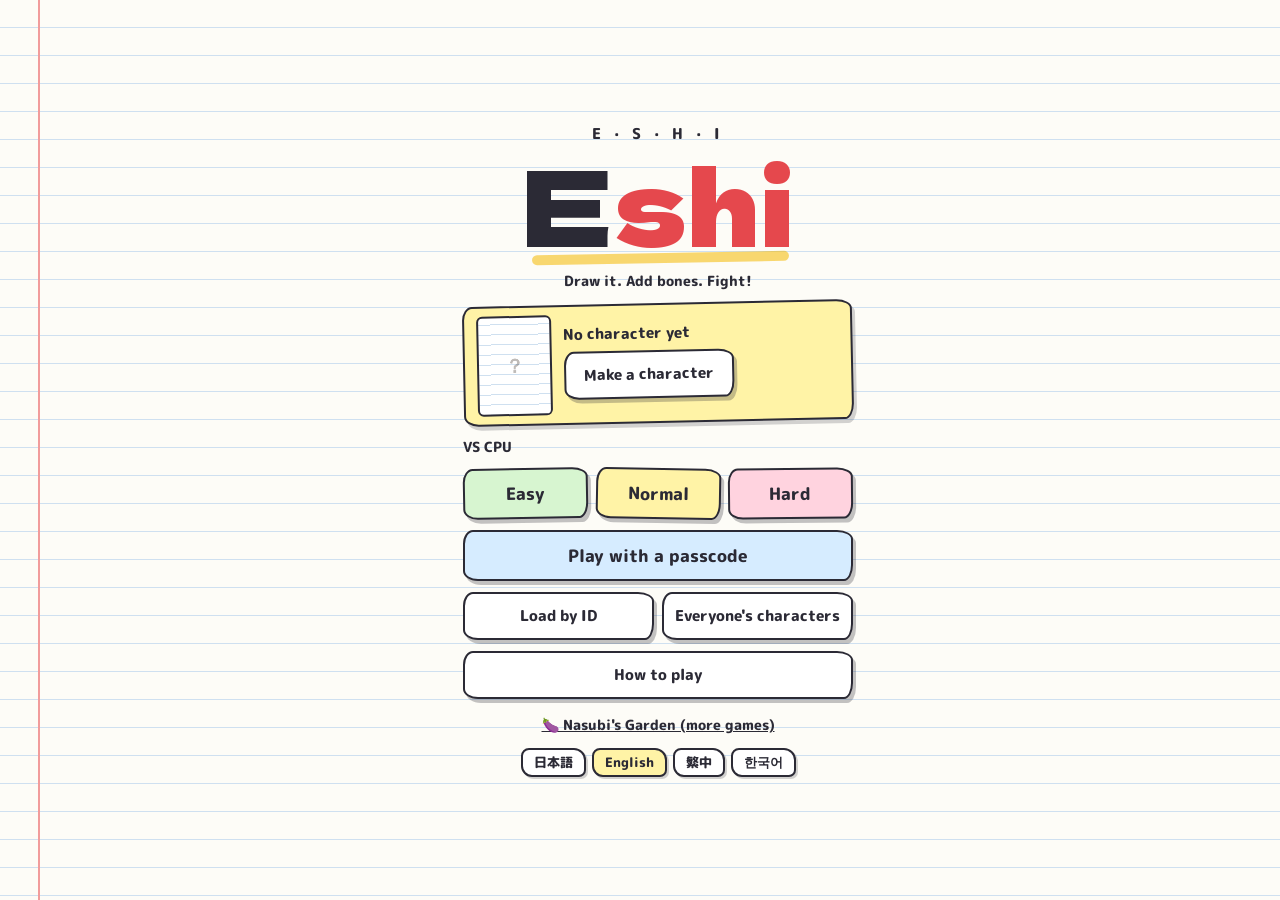
==== commit 0f4b1012: "広告の確認用ページ：傾いた枠の中でも広告はまっすぐに Co-Authored-By: Claude Opus 5.5 <noreply@anthropic.com> Claude-Session: h" ====
--- a/adcheck.html
+++ b/adcheck.html
@@ -33,14 +33,14 @@
 var was={};setInterval(function(){try{var any=false;for(var i=0;i<IDS.length;i++){if(vis(document.getElementById(IDS[i])))any=true;}if(any&&!was.v)ev('result_view');was.v=any;}catch(e){}},700);
 }catch(e){}})();</script>
 <meta name="robots" content="noindex">
-<!-- nasubi-ad: 結果画面の決めた場所のいちばん下に広告の帯を1つだけ出す（遊んでいる最中は出さない・ボタンに重ねない） -->
+<!-- nasubi-ad: 結果画面の決めた場所のいちばん下に広告の帯を1つだけ出す（遊んでいる最中は出さない・ボタンに重ねない・広告の幅320pxを切らない） -->
 <script>(function(){try{var C=[{"a": "#ov-result .card", "v": "#ov-result"}],AD='https://nasubi-no-oniwa.github.io/ad/';
 if(/[?&]noad=1/.test(location.search))return;
 var ifr=null,boxes=[];
 function vis(e){if(!e||!e.isConnected||e.closest('[hidden]'))return false;var r=e.getBoundingClientRect();if(r.width<1||r.height<1)return false;for(var n=e;n&&n.nodeType===1;n=n.parentElement){var s=getComputedStyle(n);if(s.display==='none'||s.visibility==='hidden'||parseFloat(s.opacity)<0.05)return false;}return true;}
-function mk(){var b=document.createElement('div');b.className='nsb-ad';b.style.cssText='display:block;width:320px;max-width:100%;height:50px;margin:12px auto 0;overflow:hidden;flex:0 0 auto;';return b;}
+function mk(){var b=document.createElement('div');b.className='nsb-ad';b.style.cssText='display:block;position:static;float:none;box-sizing:content-box;width:320px;min-width:320px;max-width:none;height:50px;margin:12px calc((100% - 320px) / 2) 0;padding:0;border:0;background:none;box-shadow:none;border-radius:0;transform:none;overflow:hidden;flex:0 0 auto;align-self:center;transform:rotate(.6deg);';return b;}
 function place(){for(var i=0;i<C.length;i++){var a=document.querySelector(C[i].a);if(!a)continue;var b=boxes[i]||(boxes[i]=mk());if(b.parentNode!==a)a.appendChild(b);}}
-function tick(){try{place();for(var i=0;i<C.length;i++){var v=document.querySelector(C[i].v),b=boxes[i];if(b&&vis(v)&&vis(b)){if(!ifr){ifr=document.createElement('iframe');ifr.title='ad';ifr.setAttribute('scrolling','no');ifr.width=320;ifr.height=50;ifr.style.cssText='border:0;width:320px;height:50px;display:block;max-width:100%';ifr.src=AD;}if(ifr.parentNode!==b)b.appendChild(ifr);return;}}}catch(_){}}
+function tick(){try{place();for(var i=0;i<C.length;i++){var v=document.querySelector(C[i].v),b=boxes[i];if(b&&vis(v)&&vis(b)){if(!ifr){ifr=document.createElement('iframe');ifr.title='ad';ifr.setAttribute('scrolling','no');ifr.width=320;ifr.height=50;ifr.style.cssText='border:0;margin:0;padding:0;width:320px;height:50px;display:block;max-width:none';ifr.src=AD;}if(ifr.parentNode!==b)b.appendChild(ifr);return;}}}catch(_){}}
 function go(){place();try{new MutationObserver(place).observe(document.body,{childList:true,subtree:true});}catch(_){}setInterval(tick,700);}
 if(document.body)go();else document.addEventListener('DOMContentLoaded',go);
 }catch(e){}})();</script>
